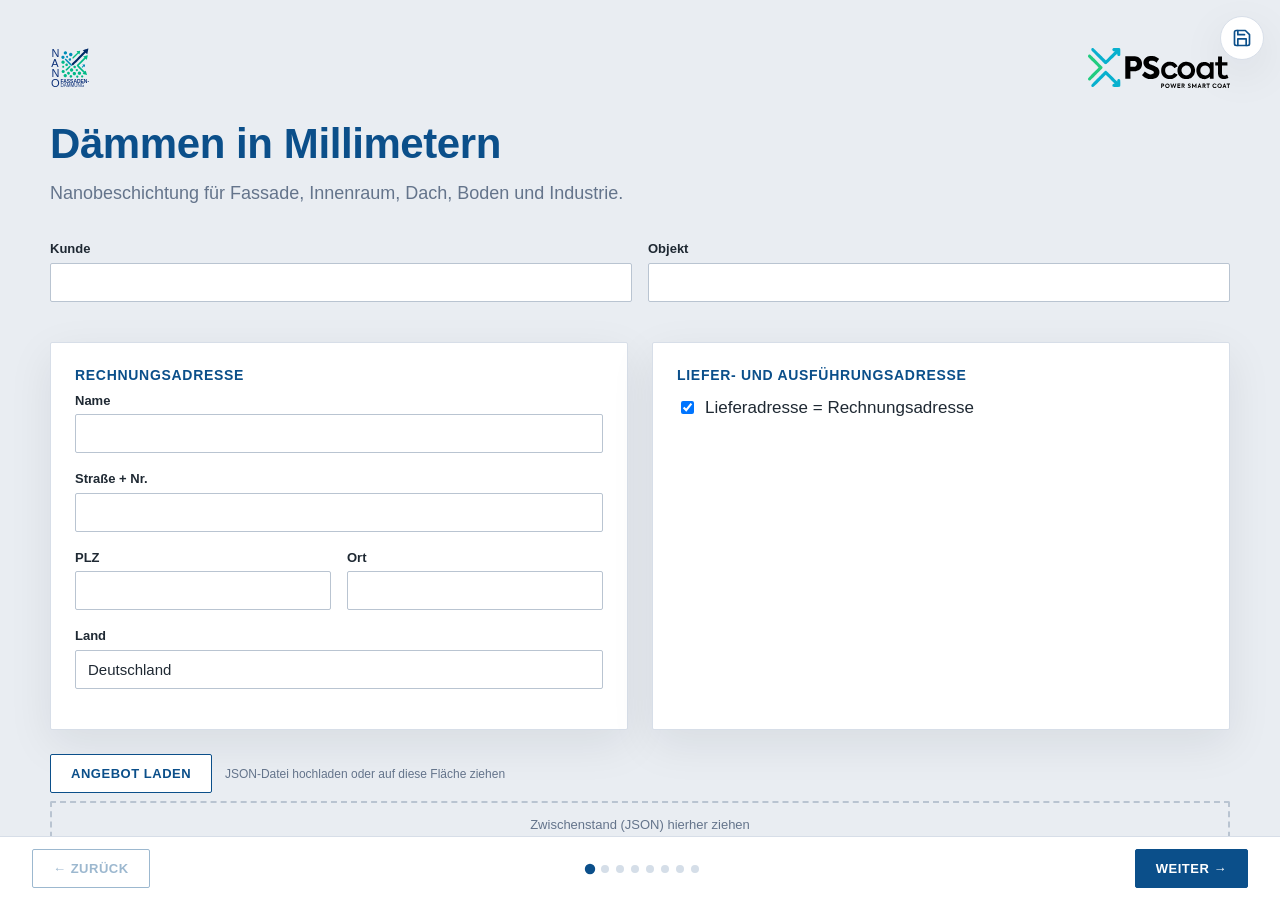
==== index.html @ 20fb97a6 "fertig" ====
<!DOCTYPE html>
<html lang="de">
<head>
<meta charset="UTF-8" />
<meta name="viewport" content="width=device-width, initial-scale=1.0" />
<title>Nano-Vertriebstool – Nanofassadendämmung / PSCoat</title>
<link rel="stylesheet" href="styles.css" />
</head>
<body>
<div id="app">

  <button id="save-icon" class="save-icon no-print" title="Zwischenstand sichern" aria-label="Zwischenstand sichern">
    <svg viewBox="0 0 24 24" fill="none" stroke="currentColor" stroke-width="2" stroke-linecap="round" stroke-linejoin="round"><path d="M19 21H5a2 2 0 0 1-2-2V5a2 2 0 0 1 2-2h11l5 5v11a2 2 0 0 1-2 2Z"/><path d="M17 21v-8H7v8"/><path d="M7 3v5h8"/></svg>
  </button>

  <input type="file" id="json-upload-input" accept="application/json" hidden />

  <div id="slides-container">

    <!-- ===================== TEIL A – VERKAUFSSTRECKE ===================== -->

    <!-- 1. Titel/Hook -->
    <section class="slide" id="slide-titel" data-slide-id="titel">
      <div class="slide-inner">
        <div class="brand-row">
          <img src="assets/logo-nano.svg" alt="NANO Fassadendämmung" />
          <img src="assets/logo-pscoat.svg" alt="PScoat – Power Smart Coat" />
        </div>
        <h1>Dämmen in Millimetern</h1>
        <p class="muted" style="font-size:18px;max-width:60ch;">Nanobeschichtung für Fassade, Innenraum, Dach, Boden und Industrie.</p>

        <div class="field-row" style="margin-top:var(--space-6);">
          <div class="field">
            <label for="kunde-name">Kunde</label>
            <input type="text" id="kunde-name" autocomplete="off" />
          </div>
          <div class="field">
            <label for="kunde-objekt">Objekt</label>
            <input type="text" id="kunde-objekt" autocomplete="off" />
          </div>
        </div>

        <div class="address-grid">
          <div class="address-block card">
            <h4>Rechnungsadresse</h4>
            <div class="field"><label for="rech-name">Name</label><input type="text" id="rech-name" /></div>
            <div class="field"><label for="rech-strasse">Straße + Nr.</label><input type="text" id="rech-strasse" /></div>
            <div class="field-row">
              <div class="field"><label for="rech-plz">PLZ</label><input type="text" id="rech-plz" /></div>
              <div class="field"><label for="rech-ort">Ort</label><input type="text" id="rech-ort" /></div>
            </div>
            <div class="field"><label for="rech-land">Land</label><input type="text" id="rech-land" value="Deutschland" /></div>
          </div>

          <div class="address-block card">
            <h4>Liefer- und Ausführungsadresse</h4>
            <div class="address-toggle">
              <input type="checkbox" id="liefer-wie-rechnung" checked />
              <label for="liefer-wie-rechnung">Lieferadresse = Rechnungsadresse</label>
            </div>
            <div id="liefer-adresse-felder" hidden>
              <div class="field"><label for="liefer-name">Name</label><input type="text" id="liefer-name" /></div>
              <div class="field"><label for="liefer-strasse">Straße + Nr.</label><input type="text" id="liefer-strasse" /></div>
              <div class="field-row">
                <div class="field"><label for="liefer-plz">PLZ</label><input type="text" id="liefer-plz" /></div>
                <div class="field"><label for="liefer-ort">Ort</label><input type="text" id="liefer-ort" /></div>
              </div>
              <div class="field"><label for="liefer-land">Land</label><input type="text" id="liefer-land" value="Deutschland" /></div>
            </div>
          </div>
        </div>

        <div style="margin-top:var(--space-5);">
          <button class="btn no-print" id="btn-angebot-laden">Angebot laden</button>
          <span class="muted" style="font-size:12px;margin-left:8px;">JSON-Datei hochladen oder auf diese Fläche ziehen</span>
          <div class="dropzone no-print" id="dropzone-titel">Zwischenstand (JSON) hierher ziehen</div>
        </div>
      </div>
    </section>

    <!-- 2. Das Problem -->
    <section class="slide" id="slide-problem" data-slide-id="problem">
      <div class="slide-inner">
        <p class="eyebrow">Ausgangslage</p>
        <h2>Warum jetzt handeln?</h2>
        <div class="card-grid" id="problem-cards"></div>
      </div>
    </section>

    <!-- 3. Die Lösung – Physik, die überzeugt -->
    <section class="slide" id="slide-loesung" data-slide-id="loesung">
      <div class="slide-inner">
        <p class="eyebrow">Die Lösung</p>
        <h2>Physik, die überzeugt</h2>
        <p>Die Nanobeschichtung PSCoat wird in nur drei dünnen Schichten aufgetragen und ersetzt klassische Dämmstärken durch physikalische Wirksamkeit im Millimeterbereich.</p>

        <div style="display:flex; gap:var(--space-6); flex-wrap:wrap; align-items:flex-start; margin-top:var(--space-5);">
          <div style="flex:1 1 260px;">
            <svg viewBox="0 0 220 260" width="220" height="260" role="img" aria-label="Wand-Querschnitt: Grundierung, Funktionsschicht, Abschlussschicht">
              <rect x="10" y="10" width="80" height="240" fill="#cfd8e3" stroke="#9aa7b5"/>
              <text x="50" y="135" text-anchor="middle" font-size="11" fill="#334155" transform="rotate(-90 50 135)">Bestandsbauteil</text>
              <rect x="90" y="10" width="14" height="240" fill="#0b4f8a"/>
              <rect x="104" y="10" width="14" height="240" fill="#16b8d4"/>
              <rect x="118" y="10" width="14" height="240" fill="#10b981"/>
              <text x="97" y="262" font-size="9" text-anchor="middle" fill="#334155">Grund.</text>
              <text x="111" y="262" font-size="9" text-anchor="middle" fill="#334155">Funkt.</text>
              <text x="125" y="262" font-size="9" text-anchor="middle" fill="#334155">Abschl.</text>
            </svg>
          </div>
          <div style="flex:2 1 340px;">
            <div class="steps">
              <div class="step"><div class="n">1</div>Grundierung<br /><span class="muted">PSC 250 T Basic (A/B)</span></div>
              <div class="step"><div class="n">2</div>Funktionsschicht<br /><span class="muted">PSC 250 T BUILD / HP</span></div>
              <div class="step"><div class="n">3</div>Abschlussschicht<br /><span class="muted">ECO / ECI / ECR / ECF</span></div>
            </div>

            <div class="kenndaten-grid" id="kenndaten-grid"></div>
            <p class="muted" style="font-size:12.5px;">Angaben lt. Hersteller (Techn. Datenblatt).</p>
          </div>
        </div>
      </div>
    </section>

    <!-- 4. U-Wert-Vergleich -->
    <section class="slide" id="slide-uwert" data-slide-id="uwert">
      <div class="slide-inner">
        <p class="eyebrow">Stärkstes Argument</p>
        <h2>U-Wert-Vergleich</h2>
        <div class="uwert-chart" id="uwert-chart"></div>
        <div class="uwert-footnote" id="uwert-footnote"></div>
        <div class="card-grid" style="margin-top:var(--space-5);">
          <div class="card"><h3>25 Jahre</h3><p class="muted">Herstellergarantie auf die Dämmfunktion</p></div>
          <div class="card"><h3>5 Jahre</h3><p class="muted">gesetzliche Gewährleistung</p></div>
        </div>
      </div>
    </section>

    <!-- 5. Die fünf Systeme im Überblick -->
    <section class="slide" id="slide-systeme" data-slide-id="systeme">
      <div class="slide-inner">
        <p class="eyebrow">Systemauswahl</p>
        <h2>Die fünf Systeme im Überblick</h2>
        <p class="muted">Wählen Sie gemeinsam mit dem Kunden die passenden Systeme – jede Auswahl öffnet die zugehörige Kalkulationsseite.</p>
        <div class="card-grid" id="systeme-cards"></div>
      </div>
    </section>

    <!-- 6. Ablauf, Förderung & Sicherheit -->
    <section class="slide" id="slide-ablauf" data-slide-id="ablauf">
      <div class="slide-inner">
        <p class="eyebrow">So geht es weiter</p>
        <h2>Ablauf, Förderung &amp; Sicherheit</h2>
        <div class="steps" id="ablauf-steps"></div>

        <div class="card-grid" style="margin-top:var(--space-5);">
          <div class="card">
            <h3>Zahlungsplan</h3>
            <p class="muted">60 % Anzahlung Material · 20 % Terminbestätigung · 20 % nach Abnahme</p>
          </div>
          <div class="card">
            <h3>Fördervorbehalt</h3>
            <p class="muted">BEG-Förderung möglich (BAFA/KfW) – § 19 AGB.</p>
          </div>
        </div>

        <div style="margin-top:var(--space-6); text-align:center;">
          <button class="btn btn--cta" id="btn-cta-kalkulieren">Jetzt gemeinsam kalkulieren →</button>
        </div>
      </div>
    </section>

    <!-- ===================== TEIL B – KALKULATIONSSLIDES ===================== -->

    <!-- B1 Fassade -->
    <section class="slide" id="slide-b-fassade" data-slide-id="b-fassade" data-system="fassade">
      <div class="slide-inner">
        <p class="eyebrow">Kalkulation</p>
        <h2>NanoFASSADENdämmung</h2>

        <div class="field-row">
          <div class="field"><label for="fassade-flaeche">Fläche (m²)</label><input type="number" min="0.01" step="0.01" id="fassade-flaeche" /></div>
          <div class="field">
            <label for="fassade-untergrund">Untergrund</label>
            <select id="fassade-untergrund"></select>
          </div>
        </div>

        <div class="field"><label for="fassade-hinweis">Hinweis / Bemerkung</label><textarea id="fassade-hinweis"></textarea></div>

        <div class="checkbox-field">
          <input type="checkbox" id="fassade-vornach" checked />
          <label for="fassade-vornach">Vor-/Nachbereitung Untergrund (25,21 €/m²)</label>
        </div>

        <div class="live-calc" id="fassade-live"></div>

        <fieldset>
          <legend>Farben &amp; Untergrund</legend>
          <div class="field-row">
            <div>
              <p style="font-weight:700;font-size:14px;margin-bottom:6px;">Weitere Farben gewünscht?</p>
              <div class="radio-row">
                <label><input type="radio" name="fassade-farben-ja" value="ja" /> Ja</label>
                <label><input type="radio" name="fassade-farben-ja" value="nein" checked /> Nein</label>
              </div>
              <div class="field" id="fassade-farben-anzahl-wrap" hidden style="margin-top:8px;">
                <label for="fassade-farben-anzahl">Anzahl Zusatzfarben (1–3)</label>
                <input type="number" min="1" max="3" step="1" id="fassade-farben-anzahl" value="1" />
              </div>
              <p class="muted" style="font-size:12px;">Standard ist Weiß #FDFDFD; bis zu 3 Zusatzfarben über die Pauschale (§ 4 AGB).</p>
            </div>
            <div>
              <p style="font-weight:700;font-size:14px;margin-bottom:6px;">Beschädigungen am Untergrund?</p>
              <div class="radio-row">
                <label><input type="radio" name="fassade-schaeden-ja" value="ja" /> Ja</label>
                <label><input type="radio" name="fassade-schaeden-ja" value="nein" checked /> Nein</label>
              </div>
              <div class="field" id="fassade-schaeden-desc-wrap" hidden style="margin-top:8px;">
                <label for="fassade-schaeden-desc">Kurzbeschreibung</label>
                <input type="text" id="fassade-schaeden-desc" />
              </div>
              <p class="muted" style="font-size:12px;">Kleinschäden bis 10 cm²/Stelle und max. 2 % der Fläche in der Pauschale enthalten; größere Schäden gesondert (§ 5 AGB).</p>
            </div>
          </div>
          <p class="muted" id="fassade-pauschale-hinweis" style="font-size:12.5px;"></p>
        </fieldset>

        <fieldset>
          <legend>Gerüst / Steiger &amp; Zugang</legend>
          <p style="font-weight:700;font-size:14px;margin-bottom:6px;">Gerüst oder Steiger erforderlich?</p>
          <div class="radio-row">
            <label><input type="radio" name="fassade-geruest-art" value="Nein" checked /> Nein</label>
            <label><input type="radio" name="fassade-geruest-art" value="Gerüst" /> Gerüst</label>
            <label><input type="radio" name="fassade-geruest-art" value="Steiger" /> Steiger</label>
          </div>
          <div class="field" id="fassade-geruest-m2-wrap" hidden style="margin-top:8px;max-width:220px;">
            <label for="fassade-geruest-m2">Fläche Gerüst/Steiger (m²)</label>
            <input type="number" min="0" step="0.01" id="fassade-geruest-m2" />
          </div>

          <div class="field-row" style="margin-top:var(--space-3);">
            <div class="field"><label for="fassade-geschosse">Gebäudehöhe / Geschosse</label><input type="text" id="fassade-geschosse" /></div>
          </div>
          <div class="checkbox-field">
            <input type="checkbox" id="fassade-zugang-frei" checked />
            <label for="fassade-zugang-frei">Zugang rund ums Gebäude frei (keine Fahrzeuge/Pflanzen/Anbauten, § 11 AGB)</label>
          </div>
        </fieldset>
      </div>
    </section>

    <!-- B2 Innen -->
    <section class="slide" id="slide-b-innen" data-slide-id="b-innen" data-system="innen">
      <div class="slide-inner">
        <p class="eyebrow">Kalkulation</p>
        <h2>NanoINNENdämmung</h2>

        <div class="field-row">
          <div class="field"><label for="innen-flaeche">Fläche (m²)</label><input type="number" min="0.01" step="0.01" id="innen-flaeche" /></div>
          <div class="field">
            <label for="innen-untergrund">Untergrund</label>
            <select id="innen-untergrund"></select>
          </div>
        </div>

        <div class="field"><label for="innen-hinweis">Hinweis / Bemerkung</label><textarea id="innen-hinweis"></textarea></div>

        <div class="checkbox-field">
          <input type="checkbox" id="innen-vornach" checked />
          <label for="innen-vornach">Vor-/Nachbereitung Untergrund (25,21 €/m²)</label>
        </div>

        <div class="live-calc" id="innen-live"></div>

        <fieldset>
          <legend>Rahmenbedingungen</legend>
          <div class="field-row">
            <div>
              <p style="font-weight:700;font-size:14px;margin-bottom:6px;">Räume bewohnt?</p>
              <div class="radio-row">
                <label><input type="radio" name="innen-bewohnt" value="ja" checked /> Ja</label>
                <label><input type="radio" name="innen-bewohnt" value="nein" /> Nein</label>
              </div>
            </div>
            <div>
              <label for="innen-zugaenglich">Flächen frei zugänglich / ausgeräumt?</label>
              <select id="innen-zugaenglich">
                <option value="ja">Ja</option>
                <option value="teilweise">Teilweise</option>
                <option value="nein">Nein</option>
              </select>
            </div>
          </div>
          <p class="muted" style="font-size:12px;">§ 11 AGB: Heizkörper, Steckdosenabdeckungen etc. müssen bauseitig entfernt sein; bei Deckenbeschichtung Bodenfläche freiräumen.</p>

          <div class="checkbox-field" style="margin-top:var(--space-3);">
            <input type="checkbox" id="innen-decken" />
            <label for="innen-decken">Auch Deckenflächen</label>
          </div>

          <p style="font-weight:700;font-size:14px;margin-bottom:6px;">Feuchte-/Schimmelproblematik bekannt?</p>
          <div class="radio-row">
            <label><input type="radio" name="innen-feuchte-ja" value="ja" /> Ja</label>
            <label><input type="radio" name="innen-feuchte-ja" value="nein" checked /> Nein</label>
          </div>
          <div class="field" id="innen-feuchte-desc-wrap" hidden style="margin-top:8px;">
            <label for="innen-feuchte-desc">Freitext</label>
            <input type="text" id="innen-feuchte-desc" />
          </div>
        </fieldset>

        <fieldset>
          <legend>Gerüst / Arbeitsbühne (optional)</legend>
          <div class="radio-row">
            <label><input type="radio" name="innen-geruest-art" value="Nein" checked /> Nein</label>
            <label><input type="radio" name="innen-geruest-art" value="Gerüst" /> Gerüst</label>
            <label><input type="radio" name="innen-geruest-art" value="Steiger" /> Steiger / Arbeitsbühne</label>
          </div>
          <div class="field" id="innen-geruest-m2-wrap" hidden style="margin-top:8px;max-width:220px;">
            <label for="innen-geruest-m2">Fläche (m²)</label>
            <input type="number" min="0" step="0.01" id="innen-geruest-m2" />
          </div>
        </fieldset>
      </div>
    </section>

    <!-- B3 Dach -->
    <section class="slide" id="slide-b-dach" data-slide-id="b-dach" data-system="dach">
      <div class="slide-inner">
        <p class="eyebrow">Kalkulation</p>
        <h2>NanoDACHdämmung</h2>

        <div class="field-row">
          <div class="field"><label for="dach-flaeche">Fläche (m²)</label><input type="number" min="0.01" step="0.01" id="dach-flaeche" /></div>
          <div class="field">
            <label for="dach-untergrund">Untergrund</label>
            <select id="dach-untergrund"></select>
          </div>
        </div>

        <div class="field"><label for="dach-hinweis">Hinweis / Bemerkung</label><textarea id="dach-hinweis"></textarea></div>

        <div class="checkbox-field">
          <input type="checkbox" id="dach-vornach" checked />
          <label for="dach-vornach">Vor-/Nachbereitung Untergrund (25,21 €/m²)</label>
        </div>

        <div class="live-calc" id="dach-live"></div>

        <fieldset>
          <legend>Dachform &amp; Zugang</legend>
          <p style="font-weight:700;font-size:14px;margin-bottom:6px;">Dachform</p>
          <div class="radio-row">
            <label><input type="radio" name="dach-form" value="Flachdach" checked /> Flachdach</label>
            <label><input type="radio" name="dach-form" value="geneigt" /> geneigt</label>
          </div>

          <p style="font-weight:700;font-size:14px;margin:var(--space-3) 0 6px;">Zugang: Gerüst / Steiger / PSA erforderlich?</p>
          <div class="radio-row">
            <label><input type="radio" name="dach-zugang" value="Nein" checked /> Nein</label>
            <label><input type="radio" name="dach-zugang" value="Gerüst" /> Gerüst</label>
            <label><input type="radio" name="dach-zugang" value="Steiger" /> Steiger</label>
            <label><input type="radio" name="dach-zugang" value="PSA" /> PSA</label>
          </div>
          <div class="field" id="dach-geruest-m2-wrap" hidden style="margin-top:8px;max-width:220px;">
            <label for="dach-geruest-m2">Fläche Gerüst/Steiger (m²)</label>
            <input type="number" min="0" step="0.01" id="dach-geruest-m2" />
          </div>
          <p class="muted" id="dach-psa-hinweis" hidden style="font-size:12px;">PSA wird gesondert angeboten (§ 3 AGB) und ist hier nur als Hinweis erfasst.</p>

          <div style="margin-top:var(--space-3);">
            <p style="font-weight:700;font-size:14px;margin-bottom:6px;">Dachfläche frei von Aufbauten (PV, Klima)?</p>
            <div class="radio-row">
              <label><input type="radio" name="dach-aufbauten-frei" value="ja" checked /> Ja</label>
              <label><input type="radio" name="dach-aufbauten-frei" value="nein" /> Nein</label>
            </div>
            <div class="field" id="dach-aufbauten-hinweis-wrap" hidden style="margin-top:8px;">
              <label for="dach-aufbauten-hinweis">Hinweis</label>
              <input type="text" id="dach-aufbauten-hinweis" />
            </div>
          </div>
        </fieldset>
      </div>
    </section>

    <!-- B4 Boden -->
    <section class="slide" id="slide-b-boden" data-slide-id="b-boden" data-system="boden">
      <div class="slide-inner">
        <p class="eyebrow">Kalkulation</p>
        <h2>NanoBODENdämmung</h2>

        <div class="field-row">
          <div class="field"><label for="boden-flaeche">Fläche (m²)</label><input type="number" min="0.01" step="0.01" id="boden-flaeche" /></div>
          <div class="field">
            <label for="boden-untergrund">Untergrund</label>
            <select id="boden-untergrund"></select>
          </div>
        </div>

        <div class="field"><label for="boden-hinweis">Hinweis / Bemerkung</label><textarea id="boden-hinweis"></textarea></div>

        <div class="checkbox-field">
          <input type="checkbox" id="boden-vornach" checked />
          <label for="boden-vornach">Vor-/Nachbereitung Untergrund (25,21 €/m²)</label>
        </div>

        <div class="live-calc" id="boden-live"></div>

        <fieldset>
          <legend>Nutzung &amp; Zugänglichkeit</legend>
          <label for="boden-nutzung">Nutzung</label>
          <select id="boden-nutzung">
            <option value="Wohnen">Wohnen</option>
            <option value="Keller">Keller</option>
            <option value="Garage">Garage</option>
            <option value="Gewerbe">Gewerbe</option>
          </select>

          <p style="font-weight:700;font-size:14px;margin:var(--space-3) 0 6px;">Fläche geräumt, Sperrung während Ausführung möglich?</p>
          <div class="radio-row">
            <label><input type="radio" name="boden-geraeumt" value="ja" checked /> Ja</label>
            <label><input type="radio" name="boden-geraeumt" value="nein" /> Nein</label>
          </div>

          <p style="font-weight:700;font-size:14px;margin:var(--space-3) 0 6px;">Feuchtigkeit/Restfeuchte bekannt?</p>
          <div class="radio-row">
            <label><input type="radio" name="boden-feuchte-ja" value="ja" /> Ja</label>
            <label><input type="radio" name="boden-feuchte-ja" value="nein" checked /> Nein</label>
          </div>
        </fieldset>
      </div>
    </section>

    <!-- B5 Industrie -->
    <section class="slide" id="slide-b-industrie" data-slide-id="b-industrie" data-system="industrie">
      <div class="slide-inner">
        <p class="eyebrow">Kalkulation</p>
        <h2>NanoINDUSTRIEdämmung (1 mm)</h2>

        <div class="field-row">
          <div class="field"><label for="industrie-flaeche">Fläche (m²)</label><input type="number" min="0.01" step="0.01" id="industrie-flaeche" /></div>
          <div class="field">
            <label for="industrie-untergrund">Untergrund</label>
            <select id="industrie-untergrund"></select>
          </div>
        </div>

        <div class="field"><label for="industrie-hinweis">Hinweis / Bemerkung</label><textarea id="industrie-hinweis"></textarea></div>

        <div class="checkbox-field">
          <input type="checkbox" id="industrie-vornach" checked />
          <label for="industrie-vornach">Vor-/Nachbereitung Untergrund (25,21 €/m²)</label>
        </div>

        <div class="live-calc" id="industrie-live"></div>

        <fieldset>
          <legend>Anwendung &amp; Betrieb</legend>
          <label for="industrie-anwendung">Art der Anwendung</label>
          <select id="industrie-anwendung">
            <option value="Halle/Gebäudehülle">Halle/Gebäudehülle</option>
            <option value="Anlagen- bzw. Behälterflächen">Anlagen- bzw. Behälterflächen</option>
            <option value="Rohrleitungen">Rohrleitungen</option>
            <option value="Sonstiges">Sonstiges</option>
          </select>

          <p style="font-weight:700;font-size:14px;margin:var(--space-3) 0 6px;">Betriebstemperatur der Flächen relevant?</p>
          <div class="radio-row">
            <label><input type="radio" name="industrie-temp-ja" value="ja" /> Ja</label>
            <label><input type="radio" name="industrie-temp-ja" value="nein" checked /> Nein</label>
          </div>
          <div class="field" id="industrie-temp-desc-wrap" hidden style="margin-top:8px;">
            <label for="industrie-temp-desc">Freitext (z. B. heiße Oberflächen)</label>
            <input type="text" id="industrie-temp-desc" />
          </div>

          <label for="industrie-ausfuehrung" style="margin-top:var(--space-3);display:block;">Ausführung im laufenden Betrieb / Anlagenstillstand erforderlich?</label>
          <select id="industrie-ausfuehrung">
            <option value="laufender Betrieb">laufender Betrieb</option>
            <option value="Stillstand">Stillstand</option>
            <option value="abschnittsweise">abschnittsweise</option>
          </select>
        </fieldset>

        <fieldset>
          <legend>Zugang</legend>
          <p style="font-weight:700;font-size:14px;margin-bottom:6px;">Gerüst / Steiger erforderlich?</p>
          <div class="radio-row">
            <label><input type="radio" name="industrie-geruest-art" value="Nein" checked /> Nein</label>
            <label><input type="radio" name="industrie-geruest-art" value="Gerüst" /> Gerüst</label>
            <label><input type="radio" name="industrie-geruest-art" value="Steiger" /> Steiger</label>
          </div>
          <div class="field" id="industrie-geruest-m2-wrap" hidden style="margin-top:8px;max-width:220px;">
            <label for="industrie-geruest-m2">Fläche (m²)</label>
            <input type="number" min="0" step="0.01" id="industrie-geruest-m2" />
          </div>
          <p class="muted" style="font-size:12px;">PSA wird gesondert angeboten (§ 3 AGB) und ist hier nur als Hinweis erfasst.</p>
        </fieldset>
      </div>
    </section>

    <!-- ===================== TEIL C – ANGEBOT & EXPORT ===================== -->

    <!-- 7. Angebotsübersicht -->
    <section class="slide" id="slide-angebot" data-slide-id="angebot">
      <div class="slide-inner">
        <div id="import-banner" class="import-banner no-print" hidden></div>
        <p class="eyebrow">Kostenvoranschlag</p>
        <h2>Angebotsübersicht</h2>

        <div class="address-grid">
          <div class="address-block">
            <h4>Rechnungsadresse</h4>
            <div id="angebot-rech-adresse"></div>
          </div>
          <div class="address-block">
            <h4>Liefer- und Ausführungsadresse</h4>
            <div id="angebot-liefer-adresse"></div>
          </div>
        </div>

        <table class="offer-table">
          <thead>
            <tr><th>Pos.</th><th>Bezeichnung</th><th>Menge</th><th>Einzelpreis</th><th>Gesamt (netto)</th></tr>
          </thead>
          <tbody id="angebot-positionen"></tbody>
        </table>

        <div class="summary-block" id="angebot-summen"></div>

        <h3 style="margin-top:var(--space-6);">Zahlungsplan</h3>
        <div class="payment-plan" id="angebot-zahlungsplan"></div>
      </div>
    </section>

    <!-- 8. Abschluss -->
    <section class="slide" id="slide-abschluss" data-slide-id="abschluss">
      <div class="slide-inner">
        <p class="eyebrow">Zusammenfassung</p>
        <h2>Abschluss</h2>
        <div class="card-grid" id="abschluss-summary"></div>

        <div style="display:flex; flex-wrap:wrap; gap:var(--space-3); margin-top:var(--space-6);" class="no-print">
          <button class="btn btn--primary" id="btn-json-download">Angebot als JSON herunterladen</button>
          <button class="btn" id="btn-json-upload-abschluss">Angebot laden</button>
          <button class="btn" id="btn-print">Drucken</button>
          <button class="btn" id="btn-neu-starten">Neu starten</button>
        </div>
      </div>
    </section>

  </div>

  <nav class="slide-nav no-print">
    <button class="btn" id="btn-zurueck">← Zurück</button>
    <div class="slide-nav__dots" id="slide-dots"></div>
    <button class="btn btn--primary" id="btn-weiter">Weiter →</button>
  </nav>

</div>

<script src="data.js"></script>
<script src="app.js"></script>
</body>
</html>
---- styles.css ----
/**
 * Nano-Vertriebstool – Styles.
 * Design-Tokens abgeleitet aus dem Repo Nanofassadendammung/nano-dpp (src/styles/tokens.css)
 * und dem Musterangebot Q-00017 (Tabellenkopf-Blau, Weißraum, klare Linien).
 */

:root {
  --nano-blue: #0b4f8a;
  --nano-blue-dark: #093d6c;
  --nano-cyan: #16b8d4;
  --nano-green: #10b981;

  --stone-100: #f6f8fa;
  --stone-200: #e8edf2;
  --stone-300: #d5dee8;
  --stone-400: #b9c4d1;
  --stone-500: #6b7280;

  --carbon: #1f2933;
  --muted: #64748b;

  --warning: #f28c28;
  --danger: #b91c1c;
  --success: #3f7d20;

  --page-bg: #e9edf2;
  --surface: #ffffff;
  --line: #d7dee8;

  --standard-farbe: #fdfdfd;

  --font-head: 'Inter', 'Arial', 'Helvetica Neue', sans-serif;
  --font-body: 'Inter', 'Arial', 'Helvetica Neue', sans-serif;

  --content-max: 1180px;
  --radius: 2px;

  --space-1: 4px;
  --space-2: 8px;
  --space-3: 12px;
  --space-4: 16px;
  --space-5: 24px;
  --space-6: 32px;
  --space-7: 48px;
  --space-8: 64px;

  --shadow-card: 0 14px 45px rgba(15, 23, 42, 0.08);
}

*,
*::before,
*::after {
  box-sizing: border-box;
}

html,
body {
  height: 100%;
}

body {
  margin: 0;
  background: var(--page-bg);
  color: var(--carbon);
  font-family: var(--font-body);
  font-size: 17px;
  line-height: 1.5;
  -webkit-font-smoothing: antialiased;
}

img,
svg {
  display: block;
  max-width: 100%;
}

h1,
h2,
h3,
h4 {
  font-family: var(--font-head);
  color: var(--nano-blue);
  letter-spacing: -0.01em;
  line-height: 1.15;
  margin: 0 0 var(--space-3);
}

h1 {
  font-size: clamp(28px, 4vw, 42px);
}
h2 {
  font-size: clamp(22px, 3vw, 30px);
}
h3 {
  font-size: 19px;
}

p {
  margin: 0 0 var(--space-3);
}

button {
  font-family: inherit;
}

/* ---------- App-Shell ---------- */
#app {
  position: relative;
  height: 100vh;
  height: 100dvh;
  overflow: hidden;
  display: flex;
  flex-direction: column;
}

#slides-container {
  position: relative;
  flex: 1 1 auto;
  overflow: hidden;
}

.slide {
  position: absolute;
  inset: 0;
  display: none;
  flex-direction: column;
  padding: var(--space-7) var(--space-6) var(--space-6);
  overflow-y: auto;
}

.slide.is-active {
  display: flex;
}

.slide-inner {
  width: 100%;
  max-width: var(--content-max);
  margin-inline: auto;
}

/* ---------- Navigation ---------- */
.slide-nav {
  flex: 0 0 auto;
  display: flex;
  align-items: center;
  justify-content: space-between;
  gap: var(--space-4);
  padding: var(--space-3) var(--space-6);
  background: var(--surface);
  border-top: 1px solid var(--line);
}

.slide-nav__dots {
  display: flex;
  gap: 7px;
  flex-wrap: wrap;
  justify-content: center;
}

.dot {
  width: 8px;
  height: 8px;
  border-radius: 50%;
  background: var(--stone-300);
  border: 0;
  padding: 0;
  cursor: pointer;
}
.dot.is-active {
  background: var(--nano-blue);
  transform: scale(1.3);
}

.btn {
  display: inline-flex;
  align-items: center;
  justify-content: center;
  gap: 8px;
  border: 1px solid var(--nano-blue);
  background: var(--surface);
  color: var(--nano-blue);
  padding: 11px 20px;
  font-size: 13px;
  font-weight: 700;
  letter-spacing: 0.04em;
  text-transform: uppercase;
  border-radius: var(--radius);
  cursor: pointer;
}
.btn:hover {
  background: var(--stone-100);
}
.btn:disabled,
.btn.is-disabled {
  opacity: 0.4;
  cursor: not-allowed;
  pointer-events: none;
}
.btn--primary {
  background: var(--nano-blue);
  color: #fff;
}
.btn--primary:hover {
  background: var(--nano-blue-dark);
}
.btn--cta {
  background: var(--nano-green);
  border-color: var(--nano-green);
  color: #fff;
  padding: 15px 28px;
  font-size: 15px;
}
.btn--cta:hover {
  background: #0c9d6d;
}
.btn--ghost {
  border-color: transparent;
  background: transparent;
}

.save-icon {
  position: fixed;
  top: var(--space-4);
  right: var(--space-4);
  z-index: 50;
  width: 44px;
  height: 44px;
  border-radius: 50%;
  border: 1px solid var(--line);
  background: var(--surface);
  color: var(--nano-blue);
  display: flex;
  align-items: center;
  justify-content: center;
  cursor: pointer;
  box-shadow: var(--shadow-card);
}
.save-icon:hover {
  background: var(--stone-100);
}
.save-icon svg {
  width: 20px;
  height: 20px;
}

/* ---------- Header / Logos ---------- */
.brand-row {
  display: flex;
  align-items: center;
  justify-content: space-between;
  gap: var(--space-5);
  margin-bottom: var(--space-6);
}
.brand-row img {
  height: 40px;
  width: auto;
  object-fit: contain;
}

.eyebrow {
  font-size: 12px;
  font-weight: 700;
  letter-spacing: 0.16em;
  text-transform: uppercase;
  color: var(--nano-blue);
  margin: 0 0 var(--space-2);
}

.muted {
  color: var(--muted);
}

/* ---------- Cards / Grids ---------- */
.card-grid {
  display: grid;
  grid-template-columns: repeat(auto-fit, minmax(230px, 1fr));
  gap: var(--space-4);
  margin: var(--space-5) 0;
}

.card {
  background: var(--surface);
  border: 1px solid var(--line);
  border-radius: var(--radius);
  padding: var(--space-5);
  box-shadow: var(--shadow-card);
}

.card h3 {
  margin-bottom: var(--space-2);
}

.system-card {
  cursor: pointer;
  position: relative;
  transition: border-color 0.15s, transform 0.15s;
}
.system-card:hover {
  transform: translateY(-2px);
}
.system-card.is-selected {
  border-color: var(--nano-blue);
  border-width: 2px;
  box-shadow: 0 0 0 3px rgba(11, 79, 138, 0.12);
}
.system-card__check {
  position: absolute;
  top: var(--space-3);
  right: var(--space-3);
  width: 22px;
  height: 22px;
  border-radius: 50%;
  border: 2px solid var(--stone-400);
  display: flex;
  align-items: center;
  justify-content: center;
  color: #fff;
  font-size: 13px;
  font-weight: 700;
}
.system-card.is-selected .system-card__check {
  background: var(--nano-blue);
  border-color: var(--nano-blue);
}

/* ---------- Forms ---------- */
.field {
  margin-bottom: var(--space-4);
}
.field label {
  display: block;
  font-size: 13px;
  font-weight: 700;
  color: var(--carbon);
  margin-bottom: var(--space-1);
}
.field input[type='text'],
.field input[type='number'],
.field select,
.field textarea {
  width: 100%;
  padding: 10px 12px;
  border: 1px solid var(--stone-400);
  border-radius: var(--radius);
  font-size: 15px;
  font-family: inherit;
  background: var(--surface);
  color: var(--carbon);
}
.field textarea {
  min-height: 70px;
  resize: vertical;
}
.field input:focus,
.field select:focus,
.field textarea:focus {
  outline: 2px solid var(--nano-cyan);
  outline-offset: 1px;
}

.field-row {
  display: grid;
  grid-template-columns: repeat(auto-fit, minmax(180px, 1fr));
  gap: var(--space-4);
}

.checkbox-field {
  display: flex;
  align-items: center;
  gap: var(--space-2);
  margin-bottom: var(--space-4);
}
.checkbox-field input {
  width: 18px;
  height: 18px;
}
.checkbox-field label {
  margin: 0;
  font-weight: 700;
  font-size: 14px;
}

fieldset {
  border: 1px solid var(--line);
  border-radius: var(--radius);
  padding: var(--space-4);
  margin: 0 0 var(--space-4);
}
legend {
  font-size: 13px;
  font-weight: 700;
  color: var(--nano-blue);
  padding: 0 var(--space-2);
}

.radio-row {
  display: flex;
  gap: var(--space-4);
  flex-wrap: wrap;
}
.radio-row label {
  display: flex;
  align-items: center;
  gap: 6px;
  font-weight: 400;
  font-size: 14px;
}

.address-toggle {
  display: flex;
  align-items: center;
  gap: var(--space-2);
  margin: var(--space-3) 0;
}

/* ---------- Live-Anzeige / Kalkulation ---------- */
.live-calc {
  background: var(--stone-100);
  border: 1px dashed var(--nano-blue);
  border-radius: var(--radius);
  padding: var(--space-4);
  font-size: 16px;
  font-weight: 700;
  color: var(--nano-blue);
  margin: var(--space-4) 0;
}

/* ---------- Tabellen (Angebot) ---------- */
table.offer-table {
  width: 100%;
  border-collapse: collapse;
  margin: var(--space-5) 0;
  font-size: 14px;
}
table.offer-table thead th {
  background: var(--nano-blue);
  color: #fff;
  text-align: left;
  padding: 10px 12px;
  font-size: 12px;
  letter-spacing: 0.04em;
  text-transform: uppercase;
}
table.offer-table td {
  padding: 10px 12px;
  border-bottom: 1px solid var(--line);
  vertical-align: top;
}
table.offer-table td.num {
  text-align: right;
  white-space: nowrap;
}
table.offer-table .pos-name {
  font-weight: 700;
}
table.offer-table .pos-desc {
  color: var(--muted);
  font-size: 12.5px;
  margin-top: 2px;
}
table.offer-table .pos-note {
  font-style: italic;
  color: var(--muted);
  font-size: 12.5px;
  margin-top: 4px;
}

.summary-block {
  margin-left: auto;
  width: 100%;
  max-width: 380px;
}
.summary-block .row {
  display: flex;
  justify-content: space-between;
  padding: 6px 0;
  border-bottom: 1px solid var(--line);
  font-size: 14px;
}
.summary-block .row.total {
  font-size: 18px;
  font-weight: 800;
  color: var(--nano-blue);
  border-bottom: none;
  border-top: 2px solid var(--nano-blue);
  padding-top: var(--space-2);
}

.address-grid {
  display: grid;
  grid-template-columns: 1fr 1fr;
  gap: var(--space-5);
  margin: var(--space-5) 0;
}
.address-block h4 {
  color: var(--nano-blue);
  margin-bottom: var(--space-2);
  font-size: 14px;
  text-transform: uppercase;
  letter-spacing: 0.05em;
}

.payment-plan {
  display: grid;
  grid-template-columns: repeat(3, 1fr);
  gap: var(--space-4);
  margin: var(--space-5) 0;
}
.payment-plan .card {
  text-align: center;
}
.payment-plan .card .amount {
  font-size: 22px;
  font-weight: 800;
  color: var(--nano-blue);
}

.disclaimer {
  font-size: 13px;
  background: var(--stone-100);
  border-left: 4px solid var(--warning);
  padding: var(--space-3) var(--space-4);
  margin: var(--space-4) 0;
}

.import-banner {
  background: color-mix(in srgb, var(--nano-green) 12%, #fff);
  border: 1px solid var(--nano-green);
  border-radius: var(--radius);
  padding: var(--space-3) var(--space-4);
  margin-bottom: var(--space-4);
  font-size: 14px;
}

/* ---------- Drag & Drop Titel-Slide ---------- */
.dropzone {
  border: 2px dashed var(--stone-400);
  border-radius: var(--radius);
  padding: var(--space-3);
  text-align: center;
  color: var(--muted);
  font-size: 13px;
  margin-top: var(--space-2);
}
.dropzone.is-dragover {
  border-color: var(--nano-blue);
  color: var(--nano-blue);
  background: var(--stone-100);
}

/* ---------- U-Wert-Balkendiagramm ---------- */
.uwert-chart {
  margin: var(--space-4) 0;
}
.uwert-row {
  display: grid;
  grid-template-columns: 220px 1fr 90px;
  align-items: center;
  gap: var(--space-3);
  margin-bottom: var(--space-2);
  font-size: 13px;
}
.uwert-bar-track {
  background: var(--stone-200);
  border-radius: var(--radius);
  height: 22px;
  overflow: hidden;
}
.uwert-bar {
  height: 100%;
  background: var(--nano-blue);
}
.uwert-bar.highlight {
  background: var(--nano-green);
}
.uwert-value {
  text-align: right;
  font-weight: 700;
}

.uwert-footnote {
  font-size: 13px;
  font-weight: 700;
  color: var(--danger);
  background: #fdecea;
  border: 1px solid var(--danger);
  border-radius: var(--radius);
  padding: var(--space-3) var(--space-4);
  margin-top: var(--space-4);
}

/* ---------- Kennzahlen-Grid ---------- */
.kenndaten-grid {
  display: grid;
  grid-template-columns: repeat(auto-fit, minmax(220px, 1fr));
  gap: var(--space-3);
  margin: var(--space-4) 0;
}
.kenndaten-grid .kv {
  background: var(--stone-100);
  border-radius: var(--radius);
  padding: var(--space-3);
  font-size: 13px;
}
.kenndaten-grid .kv strong {
  display: block;
  color: var(--nano-blue);
  font-size: 15px;
}

/* ---------- Ablauf-Steps ---------- */
.steps {
  display: flex;
  flex-wrap: wrap;
  gap: var(--space-3);
  margin: var(--space-4) 0;
}
.steps .step {
  flex: 1 1 140px;
  background: var(--surface);
  border: 1px solid var(--line);
  border-radius: var(--radius);
  padding: var(--space-3);
  font-size: 13px;
  text-align: center;
}
.steps .step .n {
  display: inline-flex;
  align-items: center;
  justify-content: center;
  width: 24px;
  height: 24px;
  border-radius: 50%;
  background: var(--nano-blue);
  color: #fff;
  font-weight: 700;
  margin-bottom: var(--space-2);
}

/* ---------- Responsive ---------- */
@media (max-width: 720px) {
  .slide {
    padding: var(--space-6) var(--space-4) var(--space-4);
  }
  .address-grid,
  .payment-plan {
    grid-template-columns: 1fr;
  }
  .uwert-row {
    grid-template-columns: 130px 1fr 70px;
    font-size: 12px;
  }
  table.offer-table {
    font-size: 12.5px;
  }
}

/* ---------- Print ---------- */
@media print {
  #app {
    height: auto;
    overflow: visible;
    display: block;
  }
  .slide-nav,
  .save-icon,
  .no-print {
    display: none !important;
  }
  #slides-container {
    overflow: visible;
  }
  .slide {
    position: static;
    display: none !important;
    padding: 0;
    overflow: visible;
  }
  .slide.print-active {
    display: flex !important;
  }
  body {
    background: #fff;
  }
  table.offer-table thead th {
    -webkit-print-color-adjust: exact;
    print-color-adjust: exact;
  }
}
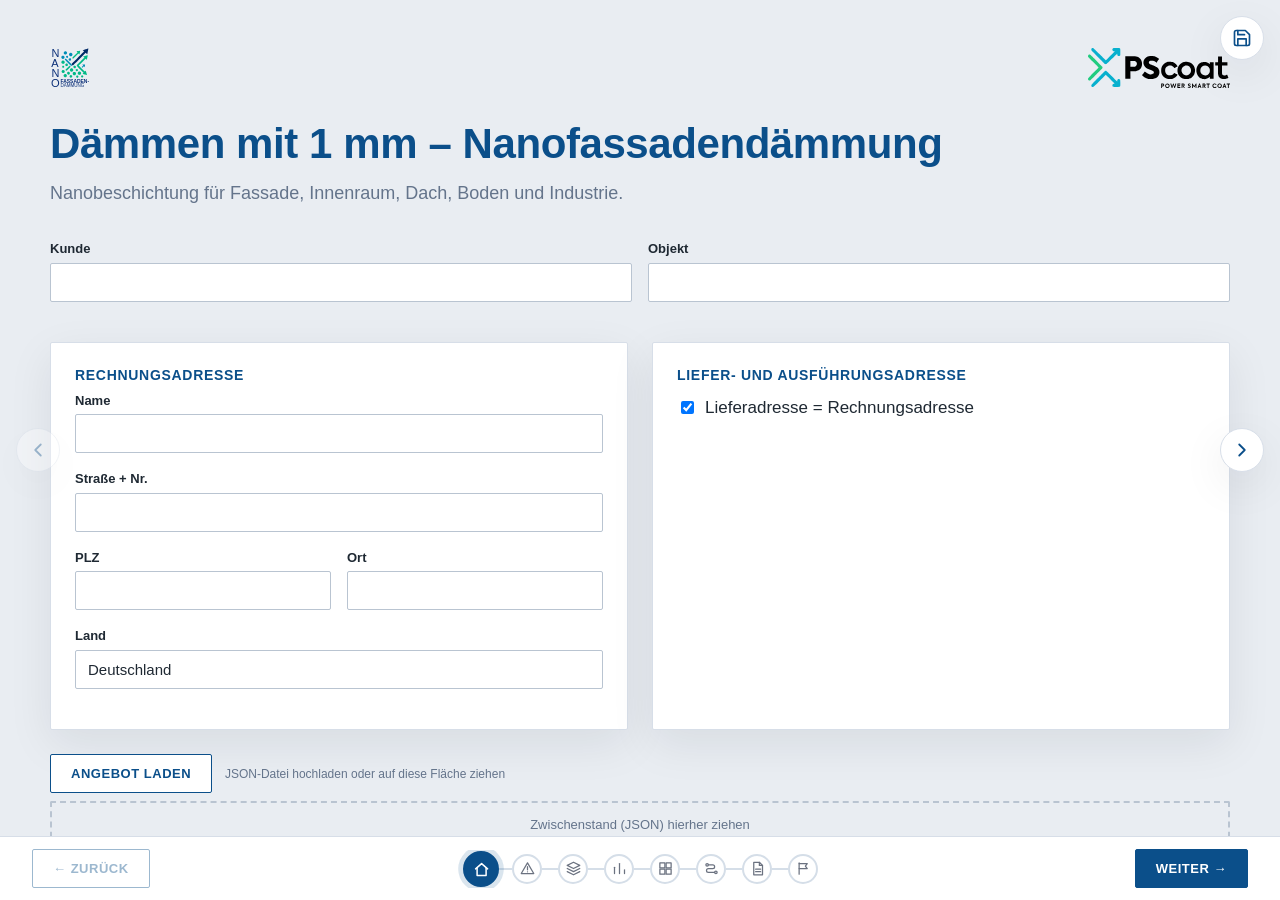
==== commit 7c774da3: "aktualisierung" ====
--- a/index.html
+++ b/index.html
@@ -4,7 +4,7 @@
 <meta charset="UTF-8" />
 <meta name="viewport" content="width=device-width, initial-scale=1.0" />
 <title>Nano-Vertriebstool – Nanofassadendämmung / PSCoat</title>
-<link rel="stylesheet" href="styles.css" />
+<link rel="stylesheet" href="styles.css?v=14" />
 </head>
 <body>
 <div id="app">
@@ -15,6 +15,13 @@
 
   <input type="file" id="json-upload-input" accept="application/json" hidden />
 
+  <button id="arrow-prev" class="side-arrow side-arrow--prev no-print" title="Zurück" aria-label="Zurück">
+    <svg viewBox="0 0 24 24" fill="none" stroke="currentColor" stroke-width="2" stroke-linecap="round" stroke-linejoin="round"><polyline points="15 18 9 12 15 6"/></svg>
+  </button>
+  <button id="arrow-next" class="side-arrow side-arrow--next no-print" title="Weiter" aria-label="Weiter">
+    <svg viewBox="0 0 24 24" fill="none" stroke="currentColor" stroke-width="2" stroke-linecap="round" stroke-linejoin="round"><polyline points="9 18 15 12 9 6"/></svg>
+  </button>
+
   <div id="slides-container">
 
     <!-- ===================== TEIL A – VERKAUFSSTRECKE ===================== -->
@@ -26,8 +33,8 @@
           <img src="assets/logo-nano.svg" alt="NANO Fassadendämmung" />
           <img src="assets/logo-pscoat.svg" alt="PScoat – Power Smart Coat" />
         </div>
-        <h1>Dämmen in Millimetern</h1>
-        <p class="muted" style="font-size:18px;max-width:60ch;">Nanobeschichtung für Fassade, Innenraum, Dach, Boden und Industrie.</p>
+        <h1 id="claim-headline"></h1>
+        <p class="muted" id="claim-subtitle" style="font-size:18px;max-width:60ch;"></p>
 
         <div class="field-row" style="margin-top:var(--space-6);">
           <div class="field">
@@ -150,12 +157,16 @@
       <div class="slide-inner">
         <p class="eyebrow">So geht es weiter</p>
         <h2>Ablauf, Förderung &amp; Sicherheit</h2>
-        <div class="steps" id="ablauf-steps"></div>
+        <div class="ablauf-timeline" id="ablauf-steps"></div>
 
         <div class="card-grid" style="margin-top:var(--space-5);">
           <div class="card">
             <h3>Zahlungsplan</h3>
-            <p class="muted">60 % Anzahlung Material · 20 % Terminbestätigung · 20 % nach Abnahme</p>
+            <ul class="muted plain-list">
+              <li>60 % Anzahlung Material</li>
+              <li>20 % Terminbestätigung</li>
+              <li>20 % nach Abnahme</li>
+            </ul>
           </div>
           <div class="card">
             <h3>Fördervorbehalt</h3>
@@ -559,7 +570,7 @@
 
 </div>
 
-<script src="data.js"></script>
-<script src="app.js"></script>
+<script src="data.js?v=14"></script>
+<script src="app.js?v=14"></script>
 </body>
 </html>
--- a/styles.css
+++ b/styles.css
@@ -152,23 +152,81 @@
 
 .slide-nav__dots {
   display: flex;
-  gap: 7px;
-  flex-wrap: wrap;
+  align-items: center;
+  gap: 0;
+  flex: 1 1 auto;
   justify-content: center;
-}
-
-.dot {
-  width: 8px;
-  height: 8px;
+  overflow-x: auto;
+  padding: 4px 2px;
+  scrollbar-width: thin;
+}
+
+.timeline-connector {
+  width: 16px;
+  height: 2px;
+  flex: 0 0 auto;
+  background: var(--stone-300);
+}
+.timeline-connector.is-done {
+  background: var(--nano-blue);
+}
+
+.timeline-node {
+  flex: 0 0 auto;
+  width: 30px;
+  height: 30px;
   border-radius: 50%;
-  background: var(--stone-300);
-  border: 0;
+  border: 2px solid var(--stone-300);
+  background: var(--surface);
+  color: var(--stone-500);
   padding: 0;
+  display: flex;
+  align-items: center;
+  justify-content: center;
   cursor: pointer;
-}
-.dot.is-active {
+  transition: transform 0.15s, border-color 0.15s, background 0.15s, color 0.15s;
+}
+.timeline-node svg,
+.timeline-node img {
+  width: 15px;
+  height: 15px;
+  object-fit: contain;
+}
+.timeline-node:hover {
+  border-color: var(--nano-blue);
+}
+.timeline-node.is-done {
+  border-color: var(--nano-blue);
+  color: var(--nano-blue);
+}
+.timeline-node.is-active {
+  border-color: var(--nano-blue);
   background: var(--nano-blue);
-  transform: scale(1.3);
+  color: #fff;
+  transform: scale(1.2);
+  box-shadow: 0 0 0 4px rgba(11, 79, 138, 0.15);
+}
+/* PNG-Icons haben fest eingefärbte (nicht currentColor) Umrisse – auf dem blauen
+   "aktiv"-Kreis brauchen sie einen weißen Untergrund, um sichtbar zu bleiben. */
+.timeline-node.is-active img {
+  background: #fff;
+  border-radius: 50%;
+  padding: 1px;
+}
+
+@media (max-width: 720px) {
+  .timeline-node {
+    width: 24px;
+    height: 24px;
+  }
+  .timeline-node svg,
+  .timeline-node img {
+    width: 12px;
+    height: 12px;
+  }
+  .timeline-connector {
+    width: 10px;
+  }
 }
 
 .btn {
@@ -243,6 +301,58 @@
   height: 20px;
 }
 
+.side-arrow {
+  position: fixed;
+  top: 50%;
+  transform: translateY(-50%);
+  z-index: 40;
+  width: 44px;
+  height: 44px;
+  border-radius: 50%;
+  border: 1px solid var(--line);
+  background: var(--surface);
+  color: var(--nano-blue);
+  display: flex;
+  align-items: center;
+  justify-content: center;
+  cursor: pointer;
+  box-shadow: var(--shadow-card);
+}
+.side-arrow:hover {
+  background: var(--stone-100);
+}
+.side-arrow:disabled {
+  opacity: 0.35;
+  cursor: not-allowed;
+  pointer-events: none;
+}
+.side-arrow svg {
+  width: 22px;
+  height: 22px;
+}
+.side-arrow--prev {
+  left: var(--space-4);
+}
+.side-arrow--next {
+  right: var(--space-4);
+}
+@media (max-width: 720px) {
+  .side-arrow {
+    width: 36px;
+    height: 36px;
+  }
+  .side-arrow svg {
+    width: 18px;
+    height: 18px;
+  }
+  .side-arrow--prev {
+    left: var(--space-2);
+  }
+  .side-arrow--next {
+    right: var(--space-2);
+  }
+}
+
 /* ---------- Header / Logos ---------- */
 .brand-row {
   display: flex;
@@ -290,6 +400,20 @@
   margin-bottom: var(--space-2);
 }
 
+.plain-list {
+  margin: 0;
+  padding-left: 18px;
+}
+.plain-list li {
+  margin-bottom: 4px;
+}
+.plain-list li:last-child {
+  margin-bottom: 0;
+}
+.plain-list li::marker {
+  color: var(--nano-blue);
+}
+
 .system-card {
   cursor: pointer;
   position: relative;
@@ -303,6 +427,19 @@
   border-width: 2px;
   box-shadow: 0 0 0 3px rgba(11, 79, 138, 0.12);
 }
+.system-card__icon {
+  width: 48px;
+  height: 48px;
+  color: var(--nano-blue);
+  margin-bottom: var(--space-3);
+}
+.system-card__icon svg,
+.system-card__icon img {
+  width: 100%;
+  height: 100%;
+  object-fit: contain;
+}
+
 .system-card__check {
   position: absolute;
   top: var(--space-3);
@@ -561,14 +698,18 @@
   font-size: 13px;
 }
 .uwert-bar-track {
-  background: var(--stone-200);
-  border-radius: var(--radius);
-  height: 22px;
+  display: block;
+  background: var(--surface);
+  border: 1px solid var(--line);
+  border-radius: var(--radius);
+  height: 24px;
   overflow: hidden;
 }
 .uwert-bar {
+  display: block;
   height: 100%;
   background: var(--nano-blue);
+  transition: width 0.4s ease;
 }
 .uwert-bar.highlight {
   background: var(--nano-green);
@@ -637,14 +778,125 @@
   margin-bottom: var(--space-2);
 }
 
+/* ---------- Ablauf-Timeline (Slide 6, Prozessschritte) ---------- */
+.ablauf-timeline {
+  position: relative;
+  margin: var(--space-5) 0;
+  display: grid;
+  grid-template-columns: 1fr 1fr;
+  grid-template-rows: repeat(var(--ablauf-rows, 7), auto);
+  grid-auto-flow: column;
+  column-gap: var(--space-6);
+}
+.ablauf-step {
+  position: relative;
+  display: flex;
+  align-items: flex-start;
+  gap: var(--space-4);
+}
+.ablauf-step::before {
+  content: '';
+  position: absolute;
+  left: 19px;
+  top: 40px;
+  bottom: -10px;
+  width: 2px;
+  background: var(--stone-300);
+}
+.ablauf-step:last-child::before {
+  display: none;
+}
+@media (min-width: 721px) {
+  .ablauf-step.is-col-end::before {
+    display: none;
+  }
+}
+.ablauf-step__marker-wrap {
+  flex: 0 0 40px;
+  display: flex;
+  justify-content: center;
+  padding: 4px 0;
+}
+.ablauf-step__marker {
+  width: 40px;
+  height: 40px;
+  border-radius: 50%;
+  border: 2px solid var(--nano-blue);
+  background: var(--surface);
+  color: var(--nano-blue);
+  display: flex;
+  align-items: center;
+  justify-content: center;
+  font-weight: 800;
+  font-size: 13px;
+  font-family: inherit;
+  cursor: pointer;
+  z-index: 1;
+  transition: background 0.15s, border-color 0.15s, color 0.15s, transform 0.1s;
+}
+.ablauf-step__marker:hover {
+  transform: scale(1.08);
+}
+.ablauf-step__marker:focus-visible {
+  outline: 3px solid var(--nano-cyan);
+  outline-offset: 2px;
+}
+.ablauf-step.is-optional .ablauf-step__marker {
+  border-style: dashed;
+  border-color: var(--stone-400);
+  color: var(--muted);
+}
+.ablauf-step.is-substep .ablauf-step__marker {
+  width: 30px;
+  height: 30px;
+  font-size: 11px;
+}
+.ablauf-step.is-done .ablauf-step__marker {
+  background: var(--nano-green);
+  border-style: solid;
+  border-color: var(--nano-green);
+  color: #fff;
+  box-shadow: 0 0 0 5px rgba(16, 185, 129, 0.18);
+}
+.ablauf-step__body {
+  padding: 8px 0 var(--space-4);
+}
+.ablauf-step__text {
+  font-weight: 700;
+  font-size: 15px;
+}
+.ablauf-step.is-optional .ablauf-step__text {
+  font-weight: 600;
+  color: var(--muted);
+  font-size: 14px;
+}
+.ablauf-step__badge {
+  display: inline-block;
+  margin-left: 8px;
+  font-size: 10px;
+  font-weight: 800;
+  letter-spacing: 0.04em;
+  text-transform: uppercase;
+  padding: 2px 8px;
+  border-radius: 999px;
+  vertical-align: middle;
+  background: var(--stone-200);
+  color: var(--muted);
+}
+
 /* ---------- Responsive ---------- */
 @media (max-width: 720px) {
   .slide {
     padding: var(--space-6) var(--space-4) var(--space-4);
   }
   .address-grid,
-  .payment-plan {
+  .payment-plan,
+  .ablauf-timeline {
     grid-template-columns: 1fr;
+  }
+  .ablauf-timeline {
+    grid-auto-flow: row;
+    grid-template-rows: none;
   }
   .uwert-row {
     grid-template-columns: 130px 1fr 70px;
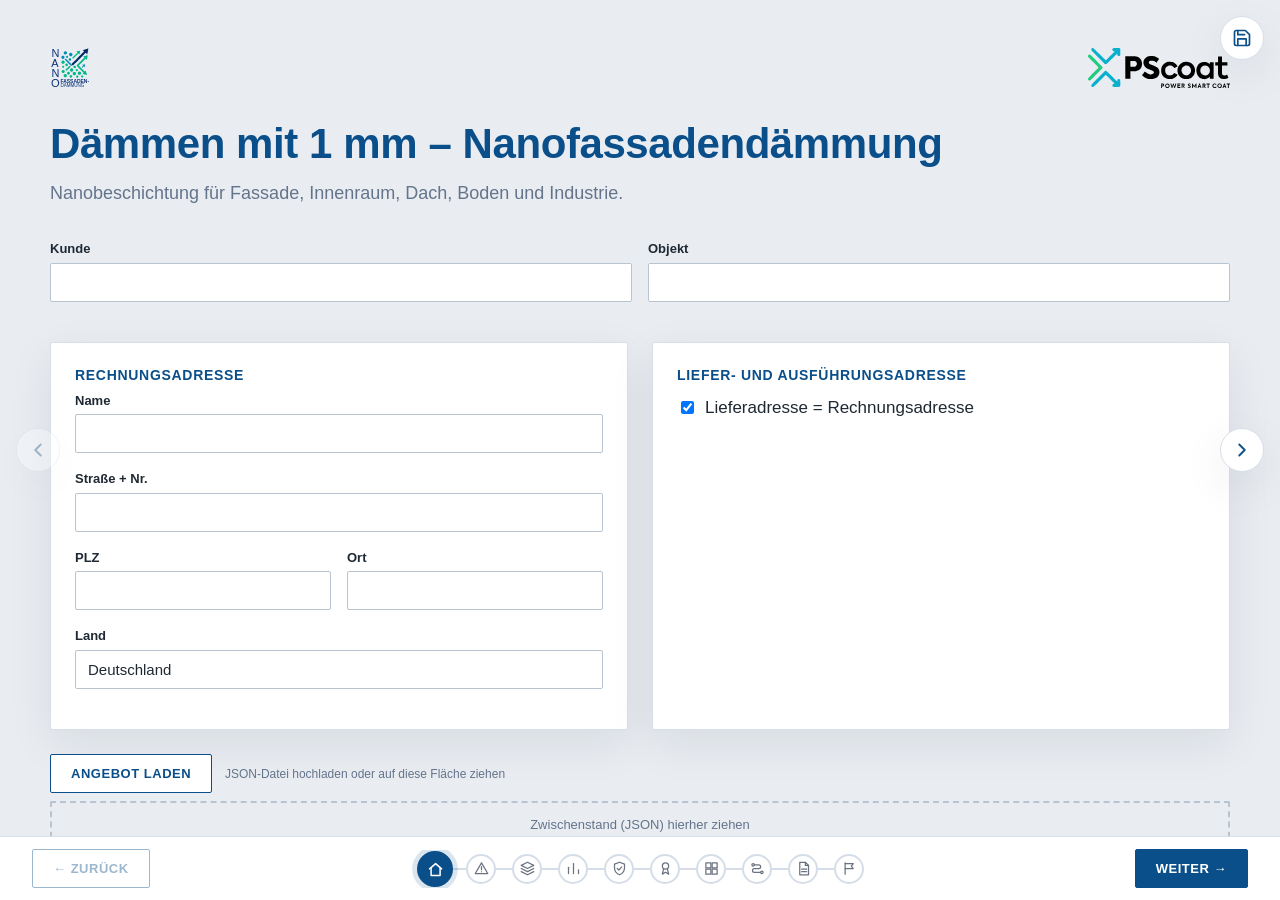
==== commit 7f1f0900: "update" ====
--- a/index.html
+++ b/index.html
@@ -4,7 +4,7 @@
 <meta charset="UTF-8" />
 <meta name="viewport" content="width=device-width, initial-scale=1.0" />
 <title>Nano-Vertriebstool – Nanofassadendämmung / PSCoat</title>
-<link rel="stylesheet" href="styles.css?v=14" />
+<link rel="stylesheet" href="styles.css?v=25" />
 </head>
 <body>
 <div id="app">
@@ -101,26 +101,9 @@
         <h2>Physik, die überzeugt</h2>
         <p>Die Nanobeschichtung PSCoat wird in nur drei dünnen Schichten aufgetragen und ersetzt klassische Dämmstärken durch physikalische Wirksamkeit im Millimeterbereich.</p>
 
-        <div style="display:flex; gap:var(--space-6); flex-wrap:wrap; align-items:flex-start; margin-top:var(--space-5);">
-          <div style="flex:1 1 260px;">
-            <svg viewBox="0 0 220 260" width="220" height="260" role="img" aria-label="Wand-Querschnitt: Grundierung, Funktionsschicht, Abschlussschicht">
-              <rect x="10" y="10" width="80" height="240" fill="#cfd8e3" stroke="#9aa7b5"/>
-              <text x="50" y="135" text-anchor="middle" font-size="11" fill="#334155" transform="rotate(-90 50 135)">Bestandsbauteil</text>
-              <rect x="90" y="10" width="14" height="240" fill="#0b4f8a"/>
-              <rect x="104" y="10" width="14" height="240" fill="#16b8d4"/>
-              <rect x="118" y="10" width="14" height="240" fill="#10b981"/>
-              <text x="97" y="262" font-size="9" text-anchor="middle" fill="#334155">Grund.</text>
-              <text x="111" y="262" font-size="9" text-anchor="middle" fill="#334155">Funkt.</text>
-              <text x="125" y="262" font-size="9" text-anchor="middle" fill="#334155">Abschl.</text>
-            </svg>
-          </div>
-          <div style="flex:2 1 340px;">
-            <div class="steps">
-              <div class="step"><div class="n">1</div>Grundierung<br /><span class="muted">PSC 250 T Basic (A/B)</span></div>
-              <div class="step"><div class="n">2</div>Funktionsschicht<br /><span class="muted">PSC 250 T BUILD / HP</span></div>
-              <div class="step"><div class="n">3</div>Abschlussschicht<br /><span class="muted">ECO / ECI / ECR / ECF</span></div>
-            </div>
-
+        <div class="loesung-row">
+          <img src="assets/wandquerschnitt.jpg" alt="Schichtaufbau der Nanobeschichtung auf einer Ziegelwand: Grundierung, Funktionsschicht, Abschlussschicht" class="wandquerschnitt-img" />
+          <div class="loesung-row__kenndaten">
             <div class="kenndaten-grid" id="kenndaten-grid"></div>
             <p class="muted" style="font-size:12.5px;">Angaben lt. Hersteller (Techn. Datenblatt).</p>
           </div>
@@ -136,9 +119,28 @@
         <div class="uwert-chart" id="uwert-chart"></div>
         <div class="uwert-footnote" id="uwert-footnote"></div>
         <div class="card-grid" style="margin-top:var(--space-5);">
-          <div class="card"><h3>25 Jahre</h3><p class="muted">Herstellergarantie auf die Dämmfunktion</p></div>
-          <div class="card"><h3>5 Jahre</h3><p class="muted">gesetzliche Gewährleistung</p></div>
-        </div>
+          <div class="card badge-card"><img src="assets/icons/badge-garantie.png" alt="25 Jahre Herstellergarantie auf die Dämmfunktion" /></div>
+          <div class="card badge-card"><img src="assets/icons/badge-gewaehrleistung.png" alt="5 Jahre gesetzliche Gewährleistung" /></div>
+        </div>
+      </div>
+    </section>
+
+    <!-- 4a. Weitere Vorteile -->
+    <section class="slide" id="slide-vorteile" data-slide-id="vorteile">
+      <div class="slide-inner">
+        <p class="eyebrow">Nachhaltig & beständig</p>
+        <h2>Weitere Vorteile</h2>
+        <div class="card-grid" id="vorteile-cards"></div>
+      </div>
+    </section>
+
+    <!-- 4b. Qualität & Förderung -->
+    <section class="slide" id="slide-qualitaet" data-slide-id="qualitaet">
+      <div class="slide-inner">
+        <p class="eyebrow">Qualität, Sicherheit & Förderung</p>
+        <h2>Alle Details auf einen Blick</h2>
+        <div class="card-grid" id="qualitaet-cards"></div>
+        <p class="muted" style="font-size:12px;">Unverbindliche Angabe zur Förderung – keine Förderberatung. Details zur Berechnung auf der Angebotsseite.</p>
       </div>
     </section>
 
@@ -541,6 +543,20 @@
 
         <h3 style="margin-top:var(--space-6);">Zahlungsplan</h3>
         <div class="payment-plan" id="angebot-zahlungsplan"></div>
+
+        <h3 style="margin-top:var(--space-6);">Mögliche Förderung (BAFA/BEG)</h3>
+        <div class="field-row" style="max-width:460px;">
+          <div class="field">
+            <label for="foerderung-we">Anzahl Wohneinheiten</label>
+            <input type="number" id="foerderung-we" min="1" step="1" value="1" />
+          </div>
+          <div class="checkbox-field" style="align-self:flex-end;margin-bottom:16px;">
+            <input type="checkbox" id="foerderung-selbstbewohnt" checked />
+            <label for="foerderung-selbstbewohnt">eine WE selbstbewohnt (sonst alle vermietet)</label>
+          </div>
+        </div>
+        <div class="foerderung-grid" id="foerderung-grid"></div>
+        <p class="muted" style="font-size:12px;">Unverbindliche Berechnung auf Basis der Nettosumme. Förderfähigkeit und -höhe stehen unter Vorbehalt der BAFA-Bewilligung (§ 19 AGB).</p>
       </div>
     </section>
 
@@ -570,7 +586,7 @@
 
 </div>
 
-<script src="data.js?v=14"></script>
-<script src="app.js?v=14"></script>
+<script src="data.js?v=25"></script>
+<script src="app.js?v=25"></script>
 </body>
 </html>
--- a/styles.css
+++ b/styles.css
@@ -388,6 +388,18 @@
   margin: var(--space-5) 0;
 }
 
+.badge-card {
+  display: flex;
+  align-items: center;
+  justify-content: center;
+  padding: var(--space-4);
+}
+.badge-card img {
+  max-height: 130px;
+  width: auto;
+  object-fit: contain;
+}
+
 .card {
   background: var(--surface);
   border: 1px solid var(--line);
@@ -396,8 +408,22 @@
   box-shadow: var(--shadow-card);
 }
 
+.card--green {
+  background: color-mix(in srgb, var(--nano-green) 8%, #fff);
+  border-color: var(--nano-green);
+}
+.card--green h3 {
+  color: var(--success);
+}
+
 .card h3 {
   margin-bottom: var(--space-2);
+}
+
+.problem-card__icon {
+  width: 76px;
+  height: auto;
+  margin-bottom: var(--space-3);
 }
 
 .plain-list {
@@ -652,6 +678,33 @@
   color: var(--nano-blue);
 }
 
+.foerderung-grid {
+  display: grid;
+  grid-template-columns: repeat(auto-fit, minmax(240px, 1fr));
+  gap: var(--space-4);
+  margin: var(--space-4) 0;
+}
+.foerderung-card {
+  background: color-mix(in srgb, var(--nano-green) 8%, #fff);
+  border: 1px solid var(--nano-green);
+  border-radius: var(--radius);
+  padding: var(--space-4);
+}
+.foerderung-card h4 {
+  margin: 0 0 var(--space-2);
+  font-size: 14px;
+  color: var(--success);
+}
+.foerderung-card__betrag {
+  font-size: 24px;
+  font-weight: 800;
+  color: var(--success);
+}
+.foerderung-card p {
+  margin: var(--space-2) 0 0;
+  font-size: 13px;
+}
+
 .disclaimer {
   font-size: 13px;
   background: var(--stone-100);
@@ -721,13 +774,31 @@
 
 .uwert-footnote {
   font-size: 13px;
-  font-weight: 700;
-  color: var(--danger);
-  background: #fdecea;
-  border: 1px solid var(--danger);
+  color: var(--muted);
+  background: var(--stone-100);
+  border-left: 4px solid var(--nano-blue);
   border-radius: var(--radius);
   padding: var(--space-3) var(--space-4);
   margin-top: var(--space-4);
+}
+
+.loesung-row {
+  display: flex;
+  gap: var(--space-6);
+  flex-wrap: wrap;
+  align-items: flex-start;
+  margin-top: var(--space-5);
+}
+.loesung-row__kenndaten {
+  flex: 1 1 220px;
+}
+
+.wandquerschnitt-img {
+  flex: 2 1 300px;
+  min-width: 0;
+  width: 100%;
+  max-width: 560px;
+  border-radius: var(--radius);
 }
 
 /* ---------- Kennzahlen-Grid ---------- */
@@ -747,35 +818,6 @@
   display: block;
   color: var(--nano-blue);
   font-size: 15px;
-}
-
-/* ---------- Ablauf-Steps ---------- */
-.steps {
-  display: flex;
-  flex-wrap: wrap;
-  gap: var(--space-3);
-  margin: var(--space-4) 0;
-}
-.steps .step {
-  flex: 1 1 140px;
-  background: var(--surface);
-  border: 1px solid var(--line);
-  border-radius: var(--radius);
-  padding: var(--space-3);
-  font-size: 13px;
-  text-align: center;
-}
-.steps .step .n {
-  display: inline-flex;
-  align-items: center;
-  justify-content: center;
-  width: 24px;
-  height: 24px;
-  border-radius: 50%;
-  background: var(--nano-blue);
-  color: #fff;
-  font-weight: 700;
-  margin-bottom: var(--space-2);
 }
 
 /* ---------- Ablauf-Timeline (Slide 6, Prozessschritte) ---------- */
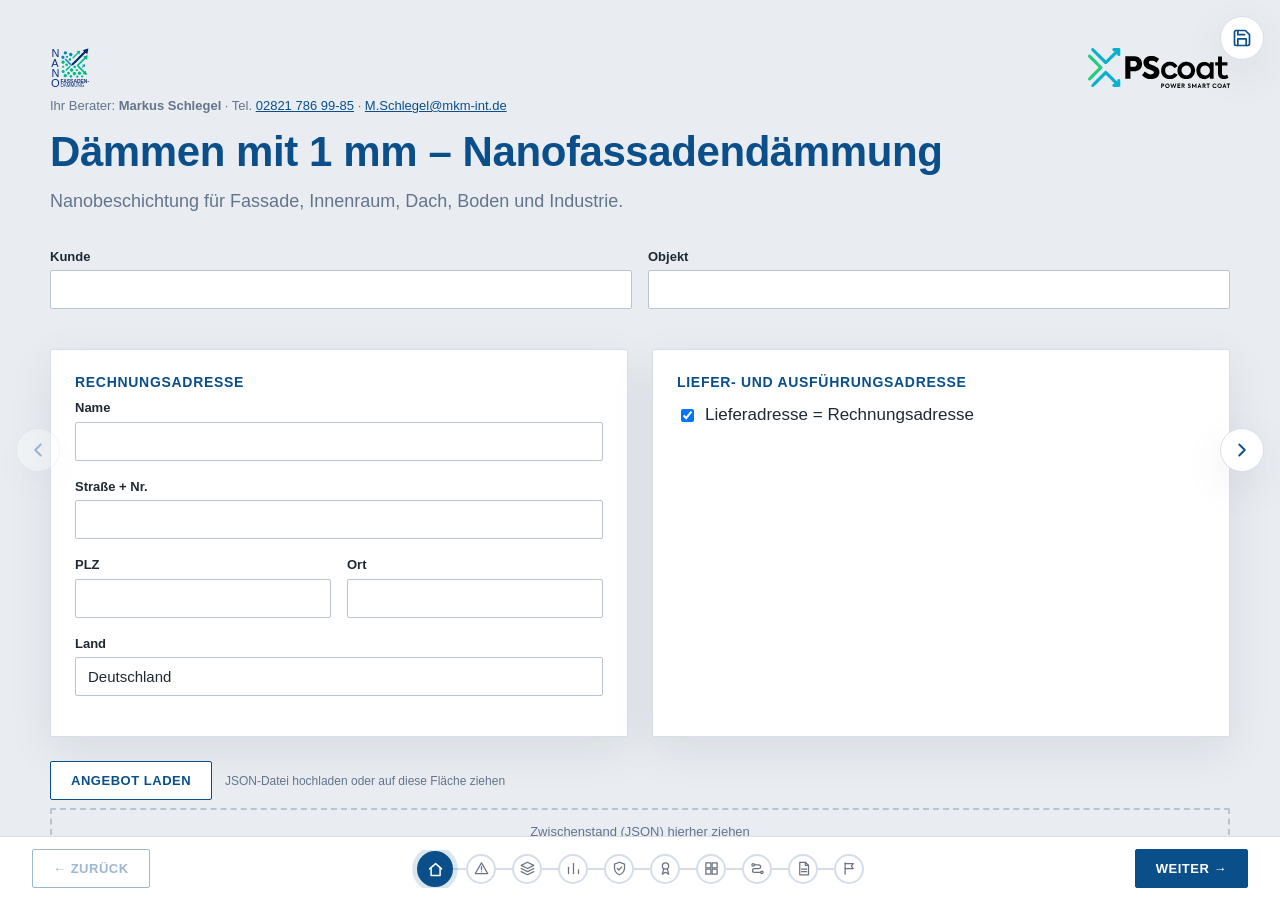
==== commit 11fade97: "Berater" ====
--- a/index.html
+++ b/index.html
@@ -4,7 +4,7 @@
 <meta charset="UTF-8" />
 <meta name="viewport" content="width=device-width, initial-scale=1.0" />
 <title>Nano-Vertriebstool – Nanofassadendämmung / PSCoat</title>
-<link rel="stylesheet" href="styles.css?v=25" />
+<link rel="stylesheet" href="styles.css?v=30" />
 </head>
 <body>
 <div id="app">
@@ -33,6 +33,7 @@
           <img src="assets/logo-nano.svg" alt="NANO Fassadendämmung" />
           <img src="assets/logo-pscoat.svg" alt="PScoat – Power Smart Coat" />
         </div>
+        <p class="muted berater-line" id="berater-info"></p>
         <h1 id="claim-headline"></h1>
         <p class="muted" id="claim-subtitle" style="font-size:18px;max-width:60ch;"></p>
 
@@ -586,7 +587,7 @@
 
 </div>
 
-<script src="data.js?v=25"></script>
-<script src="app.js?v=25"></script>
+<script src="data.js?v=30"></script>
+<script src="app.js?v=30"></script>
 </body>
 </html>
--- a/styles.css
+++ b/styles.css
@@ -361,6 +361,14 @@
   gap: var(--space-5);
   margin-bottom: var(--space-6);
 }
+.berater-line {
+  margin-top: calc(var(--space-6) * -1 + var(--space-2));
+  font-size: 13px;
+}
+.berater-line a {
+  color: var(--nano-blue);
+}
+
 .brand-row img {
   height: 40px;
   width: auto;
@@ -421,9 +429,9 @@
 }
 
 .problem-card__icon {
-  width: 76px;
+  width: 152px;
   height: auto;
-  margin-bottom: var(--space-3);
+  margin: 0 auto var(--space-3);
 }
 
 .plain-list {
